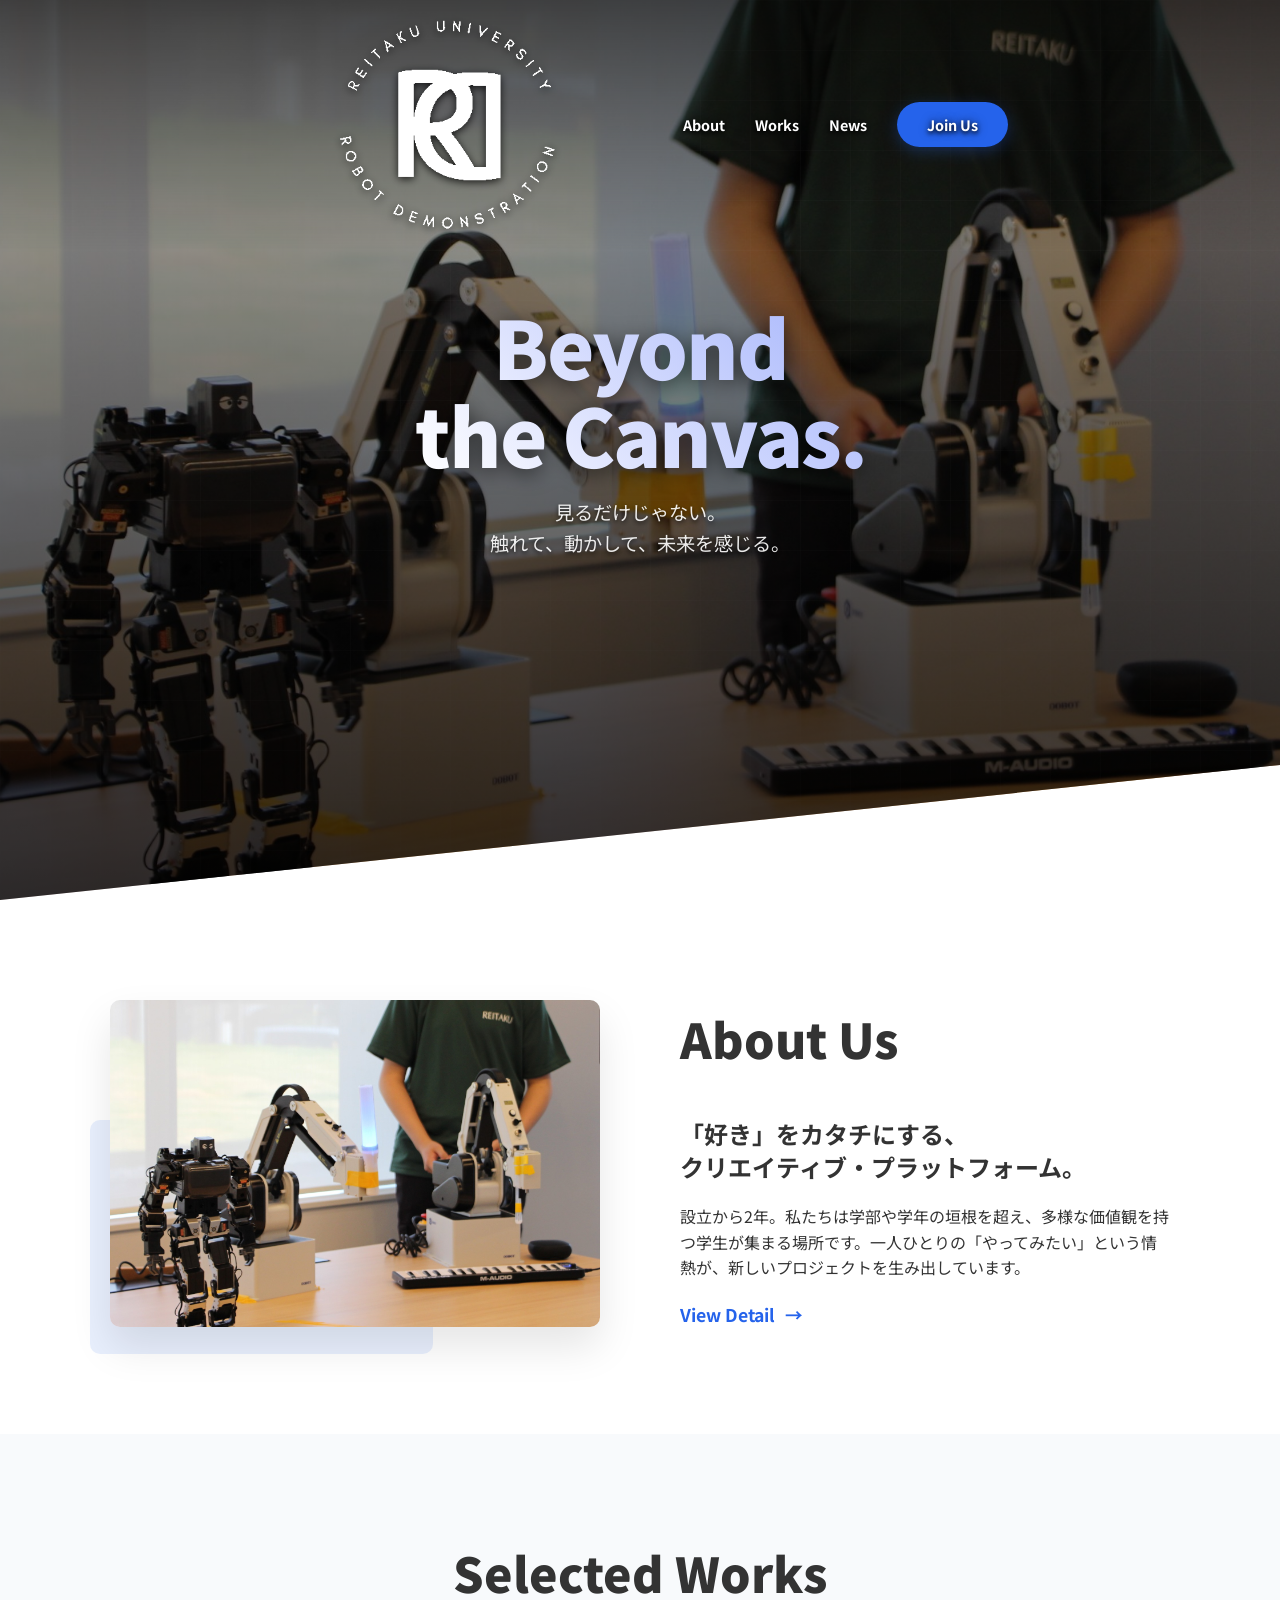
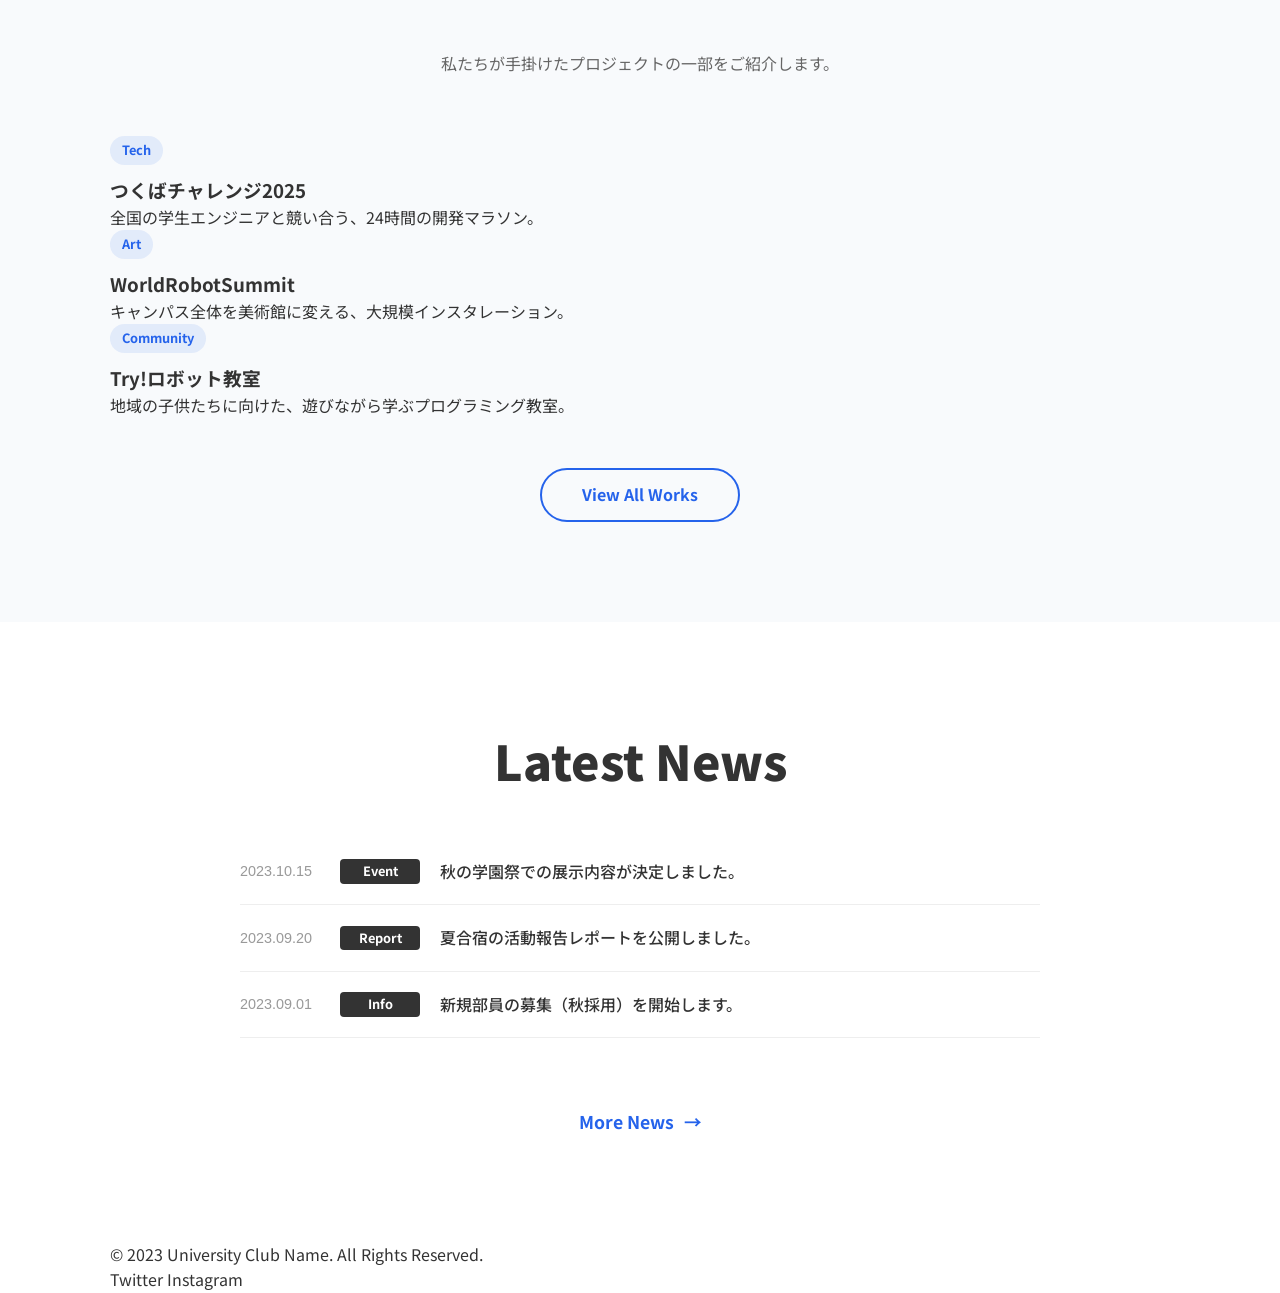
==== public/index.html @ 356a4262 "フォルダ整理" ====
<!DOCTYPE html>
<html lang="ja">
<head>
    <meta charset="UTF-8">
    <meta name="viewport" content="width=device-width, initial-scale=1.0">
    <title>University Club Name | Create the Future</title>
    <link rel="preconnect" href="https://fonts.googleapis.com">
    <link rel="preconnect" href="https://fonts.gstatic.com" crossorigin>
    <link href="https://fonts.googleapis.com/css2?family=Noto+Sans+JP:wght@400;700;900&display=swap" rel="stylesheet">
    <link rel="stylesheet" href="assets/css/style.css">
</head>
<body>

    <!-- Navigation -->
    <nav class="navbar">
        <div class="container nav-container">
            <a href="#" class="logo">
                <img src="assets/img/logo.png" alt="麗澤ロボットデモ隊">
            </a>

            <!-- ここにハンバーガーメニューを追加 -->
            <div class="menu-toggle" id="mobile-menu">
                <span class="bar"></span>
                <span class="bar"></span>
                <span class="bar"></span>
            </div>

            <ul class="nav-links">
                <li><a href="#about">About</a></li>
                <li><a href="#works">Works</a></li>
                <li><a href="#news">News</a></li>
                <li><a href="#contact" class="btn-primary">Join Us</a></li>
            </ul>
        </div>
    </nav>

    <!-- Hero Section -->
    <header class="hero">
        <!-- 背景動画: 属性を削除し、JSで制御 -->
        <video class="hero-video" poster="assets/img/title.JPG">
            <source src="assets/img/output.mp4" type="video/mp4">
            Your browser does not support the video tag.
        </video>

        <div class="bg-overlay"></div>
        <div class="hero-content fade-in">
            <h1 class="hero-title">Beyond<br>the Canvas.</h1>
            <p class="hero-subtitle">見るだけじゃない。 <br>触れて、動かして、未来を感じる。</p>
            <div class="hero-scroll-indicator">
                <div class="line"></div>
            </div>
        </div>
    </header>

    <!-- About Section -->
    <section id="about" class="section">
        <div class="container">
            <div class="about-grid">
                <div class="about-image fade-in">
                    <img src=assets/img/title.JPG alt="Our Team">
                    <div class="accent-box"></div>
                </div>
                <div class="about-text fade-in delay-100">
                    <h2 class="section-title text-left">About Us</h2>
                    <p class="lead">「好き」をカタチにする、<br>クリエイティブ・プラットフォーム。</p>
                    <p>設立から2年。私たちは学部や学年の垣根を超え、多様な価値観を持つ学生が集まる場所です。一人ひとりの「やってみたい」という情熱が、新しいプロジェクトを生み出しています。</p>
                    <a href="#" class="btn-text">View Detail <span class="arrow">→</span></a>
                </div>
            </div>
        </div>
    </section>

    <!-- Works Section (Renamed from Activities) -->
    <section id="works" class="section bg-light slant-top">
        <div class="container">
            <div class="section-header fade-in">
                <h2 class="section-title">Selected Works</h2>
                <p class="section-desc">私たちが手掛けたプロジェクトの一部をご紹介します。</p>
            </div>

            <div class="card-grid">
                <div class="card fade-in delay-100">
                    <div class="card-image" style="background-image: url('assets/img/title.JPG');"></div>
                    <div class="card-content">
                        <span class="card-tag">Tech</span>
                        <h3>つくばチャレンジ2025</h3>
                        <p>全国の学生エンジニアと競い合う、24時間の開発マラソン。</p>
                    </div>
                </div>
                <div class="card fade-in delay-200">
                    <div class="card-image" style="background-image: url('https://source.unsplash.com/random/800x600?design');"></div>
                    <div class="card-content">
                        <span class="card-tag">Art</span>
                        <h3>WorldRobotSummit</h3>
                        <p>キャンパス全体を美術館に変える、大規模インスタレーション。</p>
                    </div>
                </div>
                <div class="card fade-in delay-300">
                    <div class="card-image" style="background-image: url('https://source.unsplash.com/random/800x600?workshop');"></div>
                    <div class="card-content">
                        <span class="card-tag">Community</span>
                        <h3>Try!ロボット教室</h3>
                        <p>地域の子供たちに向けた、遊びながら学ぶプログラミング教室。</p>
                    </div>
                </div>
            </div>
            <div class="text-center mt-5 fade-in">
                <a href="#" class="btn-primary-outline">View All Works</a>
            </div>
        </div>
    </section>

    <!-- News Section -->
    <section id="news" class="section">
        <div class="container">
            <h2 class="section-title fade-in">Latest News</h2>
            <div class="news-list fade-in delay-100">
                <a href="#" class="news-item">
                    <span class="news-date">2023.10.15</span>
                    <span class="news-cat">Event</span>
                    <span class="news-title">秋の学園祭での展示内容が決定しました。</span>
                </a>
                <a href="#" class="news-item">
                    <span class="news-date">2023.09.20</span>
                    <span class="news-cat">Report</span>
                    <span class="news-title">夏合宿の活動報告レポートを公開しました。</span>
                </a>
                <a href="#" class="news-item">
                    <span class="news-date">2023.09.01</span>
                    <span class="news-cat">Info</span>
                    <span class="news-title">新規部員の募集（秋採用）を開始します。</span>
                </a>
            </div>
            <div class="text-center mt-5 fade-in">
                <a href="#" class="btn-text">More News <span class="arrow">→</span></a>
            </div>
        </div>
    </section>

    <!-- Footer -->
    <footer class="footer">
        <div class="container footer-content">
            <p>&copy; 2023 University Club Name. All Rights Reserved.</p>
            <div class="social-links">
                <a href="#">Twitter</a>
                <a href="#">Instagram</a>
            </div>
        </div>
    </footer>

    <script src="../src/js/script.js"></script>
</body>
</html>
---- public/assets/css/style.css ----
:root {
    --primary-color: #2563eb;
    --accent-color: #e74c3c;
    --text-color: #333;
    --bg-color: #fff;
    --bg-light: #f8fafc;

    /* PC Nav Settings */
    --nav-height: 250px;         /* PC: 初期状態の高さ */
    --nav-height-scroll: 80px;   /* PC: スクロール時の高さ */

    /* Mobile Nav Settings (ここを追加・調整可能に) */
    --nav-height-mobile: 200px;        /* スマホ: 初期状態の高さ */
    --nav-height-scroll-mobile: 100px; /* スマホ: スクロール時の高さ */

    /* Logo Size Settings (ここでロゴサイズを指定) */
    --logo-height: 350px;        /* PC: 通常時の高さ */
    --logo-height-scroll: 100px; /* PC: スクロール時の高さ */

    /* スマホ用ロゴ設定 */
    --logo-height-mobile: 250px;        /* スマホ: 高さ */
    --logo-height-scroll-mobile: 120px;  /* スマホ: スクロール時の高さ (追加) */

    --transition: all 0.3s ease;
    --font-heading: 'Montserrat', sans-serif;
    --font-body: 'Noto Sans JP', sans-serif;
}

/* Base Font Size Settings for different screens */
html {
    font-size: 16px;
}

@media (max-width: 768px) {
    html {
        font-size: 15px;
    }
}

@media (max-width: 480px) {
    html {
        font-size: 14px;
    }
}

* {
    margin: 0;
    padding: 0;
    box-sizing: border-box;
}

body {
    font-family: var(--font-body);
    color: var(--text-color);
    line-height: 1.6;
    overflow-x: hidden;
    background-color: var(--bg-color);
}

a { text-decoration: none; color: inherit; }
ul { list-style: none; }

/* Utilities */
.container {
    max-width: 1100px;
    margin: 0 auto;
    padding: 0 20px;
}

.section { padding: 100px 0; position: relative; }
.bg-light { background-color: var(--bg-light); }

/* Navigation */
.navbar {
    position: fixed; /* stickyから変更: 動画の上に重ねる */
    top: 0;
    width: 100%;
    height: var(--nav-height);
    background: transparent; /* 初期状態は透明 */
    display: flex;
    align-items: center;
    z-index: 1000;
    transition: var(--transition); /* 高さの変化もアニメーション */
    border-bottom: none;
}

.navbar.scrolled {
    background: rgba(255, 255, 255, 0.98); /* スクロール時は白背景 */
    box-shadow: 0 2px 10px rgba(0,0,0,0.1);
    height: var(--nav-height-scroll); /* 変数に変更 */
}

.nav-container {
    width: 100%;
    display: flex;
    justify-content: center;
    align-items: center;
    gap: 60px;
}

/* --- ここから修正：スクロール前のスタイル強化 --- */

/* スクロールしていない時だけ、ナビゲーション背景に薄い黒グラデーションを敷くことで文字を見やすくする */
.navbar:not(.scrolled) {
    background: linear-gradient(to bottom, rgba(0,0,0,0.6) 0%, transparent 100%);
}

/* スクロールしていない時のリンク文字（白文字＋強めの影） */
.navbar:not(.scrolled) .nav-links a {
    color: #fff;
    text-shadow: 0 0 10px rgba(0,0,0,0.7), 0 2px 4px rgba(0,0,0,0.9); /* 影を重ね掛けして視認性アップ */
}

/* スクロールしていない時のロゴ（黒いロゴ画像を白く反転＋影） */
.navbar:not(.scrolled) .logo img {
    filter: brightness(0) invert(1) drop-shadow(0 2px 4px rgba(0,0,0,0.8));
}

/* スクロールしていない時のハンバーガーメニュー */
.navbar:not(.scrolled) .menu-toggle .bar {
    background-color: #fff;
    box-shadow: 0 1px 3px rgba(0,0,0,0.8);
}

/* --- 修正ここまで --- */

/* スクロールした時の文字色（通常色に戻す） */
.navbar.scrolled .nav-links a {
    color: var(--text-color);
}

.logo {
    /* 画像配置用にフレックスボックス化 */
    display: flex;
    align-items: center;
}

/* 旧設定：固定サイズ
.logo img {
    height: 50px;
    width: auto;
    ...
}
*/

/* 新設定：自動調整 */
.logo img {
    height: var(--logo-height); /* 変数で指定した高さ */
    width: auto;                /* 幅は自動（比率維持） */
    max-width: 100%;
    display: block;
    transition: var(--transition);
    object-fit: contain;   /* 歪み防止 */
}

/* スクロール時にロゴ画像も小さくする */
.navbar.scrolled .logo img {
    height: var(--logo-height-scroll); /* 変数で指定した高さ */
    max-height: none; /* 上書きされないようにリセット */
}

.nav-links { display: flex; gap: 30px; align-items: center; }
.nav-links a { font-weight: 700; font-size: 0.9rem; transition: var(--transition); }
.nav-links a:hover { color: var(--primary-color); }

.btn-primary {
    background: var(--primary-color);
    color: #fff !important;
    padding: 12px 30px;
    border-radius: 50px;
    font-weight: 700;
    transition: var(--transition);
    box-shadow: 0 4px 15px rgba(37, 99, 235, 0.3);
}
.btn-primary:hover {
    transform: translateY(-2px);
    box-shadow: 0 4px 15px rgba(37, 99, 235, 0.4);
}

.menu-toggle {
    display: none;
    flex-direction: column;
    cursor: pointer;
}

.menu-toggle .bar {
    width: 25px;
    height: 3px;
    background-color: var(--text-color);
    margin: 3px 0;
    transition: 0.4s;
}

/* Hero Section */
.hero {
    height: 100vh; /* ナビゲーション分の減算を削除し、画面いっぱいに */
    display: flex;
    align-items: center;
    justify-content: center;
    text-align: center;
    position: relative;
    /* 背景画像を削除し、動画要素に任せる */
    color: #fff;
    clip-path: polygon(0 0, 100% 0, 100% 85%, 0 100%);
    overflow: hidden; /* 動画のサイズ調整用 */
}

/* 背景動画のスタイル */
.hero-video {
    position: absolute;
    top: 0;
    left: 0;
    width: 100%;
    height: 100%;
    object-fit: cover; /*アスペクト比を維持して埋める*/
    z-index: 0;
}

.bg-overlay {
    position: absolute;
    top: 0; left: 0; width: 100%; height: 100%;
    /* 背景を暗くして文字を見やすくする & グリッド */
    background: linear-gradient(to bottom, rgba(0,0,0,0.3), rgba(0,0,0,0.8)),
                linear-gradient(rgba(255, 255, 255, 0.03) 1px, transparent 1px),
                linear-gradient(90deg, rgba(255, 255, 255, 0.03) 1px, transparent 1px);
    background-size: 100% 100%, 50px 50px, 50px 50px;
    z-index: 1;
}

.hero-content {
    position: relative;
    z-index: 2;
    max-width: 800px;
    padding: 0 20px;
}

.hero-title {
    /* Fluid typography: Min 2.5rem, Preferred 8vw, Max 5rem */
    font-size: clamp(5em, 8vw, 5rem);
    font-weight: 900;
    margin-bottom: 20px;
    line-height: 1.1;
    letter-spacing: -2px;
    background: linear-gradient(45deg, #fff, #a5b4fc);
    -webkit-background-clip: text;
    -webkit-text-fill-color: transparent;
    /* グラデーション文字用の影 */
    filter: drop-shadow(0 4px 10px rgba(0,0,0,0.6));
}

.hero-subtitle {
    /* Fluid typography: Min 1rem, Preferred 3vw, Max 1.2rem */
    font-size: clamp(1rem, 3vw, 1.2rem);
    margin-bottom: 40px;
    opacity: 0.9;
    /* 通常文字用の影 */
    text-shadow: 0 2px 4px rgba(0,0,0,0.8);
}

.btn-outline {
    border: 2px solid #fff;
    padding: 12px 30px;
    border-radius: 50px;
    font-weight: 700;
    transition: var(--transition);
}
.btn-outline:hover {
    background: #fff;
    color: #333;
}

/* About Section */
.section-title {
    /* Fluid typography: Min 2rem, Preferred 5vw, Max 3rem */
    font-size: clamp(2rem, 5vw, 3rem);
    font-weight: 900;
    margin-bottom: 40px;
    text-align: center;
}
.section-title.text-left { text-align: left; }
.section-title.text-left::after { margin: 15px 0 0; }

.lead {
    /* Fluid typography: Min 1.1rem, Preferred 3vw, Max 1.5rem */
    font-size: clamp(1.1rem, 3vw, 1.5rem);
    font-weight: 700;
    margin-bottom: 20px;
    line-height: 1.4;
}

.about-grid {
    display: grid;
    grid-template-columns: 1fr 1fr;
    gap: 80px;
    align-items: center;
}

.about-image {
    position: relative;
    z-index: 1;
}
.about-image img {
    width: 100%;
    border-radius: 10px;
    box-shadow: 0 20px 40px rgba(0,0,0,0.1);
}
.about-image .accent-box {
    position: absolute;
    bottom: -20px;
    left: -20px;
    width: 70%;
    height: 70%;
    background: var(--primary-color);
    z-index: -1;
    opacity: 0.1;
    border-radius: 10px;
}

.btn-text {
    display: inline-flex;
    align-items: center;
    font-weight: 700;
    color: var(--primary-color);
    margin-top: 20px;
    font-size: 1.1rem;
    position: relative;
    padding-bottom: 5px;
}
.btn-text::after {
    content: '';
    position: absolute;
    bottom: 0; left: 0;
    width: 0; height: 2px;
    background: var(--primary-color);
    transition: var(--transition);
}
.btn-text:hover::after { width: 100%; }
.btn-text .arrow { margin-left: 10px; transition: var(--transition); }
.btn-text:hover .arrow { transform: translateX(5px); }

/* Works Section (replaces .card related generic grid mainly) */
.slant-top {
    /* Create a reverse slant background effect if needed, or just standard bg */
}

.section-header {
    text-align: center;
    max-width: 600px;
    margin: 0 auto 60px;
}
.section-desc { color: #666; }

.card {
    border: none; /* override existing */
}

.card-tag {
    display: inline-block;
    padding: 4px 12px;
    background: rgba(37, 99, 235, 0.1);
    color: var(--primary-color);
    font-size: 0.8rem;
    font-weight: 700;
    border-radius: 20px;
    margin-bottom: 10px;
}

.btn-primary-outline {
    display: inline-block;
    padding: 12px 40px;
    border: 2px solid var(--primary-color);
    color: var(--primary-color);
    font-weight: 700;
    border-radius: 50px;
    transition: var(--transition);
}
.btn-primary-outline:hover {
    background: var(--primary-color);
    color: #fff;
}

.mt-5 { margin-top: 50px; }
.text-center { text-align: center; }

/* News Section */
.news-list {
    max-width: 800px;
    margin: 0 auto;
}

.news-item {
    display: flex;
    align-items: center;
    padding: 20px 0;
    border-bottom: 1px solid #eee;
    transition: var(--transition);
}
.news-item:hover {
    padding-left: 15px;
    border-color: var(--primary-color);
}
.news-item:hover .news-title { color: var(--primary-color); }

.news-date {
    font-family: var(--font-heading);
    color: #999;
    font-size: 0.9rem;
    min-width: 100px;
}
.news-cat {
    font-size: 0.8rem;
    font-weight: 700;
    padding: 2px 10px;
    background: #333;
    color: #fff;
    border-radius: 4px;
    margin-right: 20px;
    min-width: 80px;
    text-align: center;
}
.news-title {
    font-weight: 500;
    transition: var(--transition);
}

/* Animation Classes */
.fade-in {
    opacity: 0;
    transform: translateY(30px);
    transition: opacity 0.8s ease-out, transform 0.8s ease-out;
}

.fade-in.visible {
    opacity: 1;
    transform: translateY(0);
}

.delay-100 { transition-delay: 0.1s; }
.delay-200 { transition-delay: 0.2s; }
.delay-300 { transition-delay: 0.3s; }

/* Responsive */
@media (max-width: 768px) {
    .section { padding: 60px 0; }

    /* モバイル時は変数で高さを制御 */
    .navbar {
        height: var(--nav-height-mobile);
    }

    /* モバイルでのスクロール時の高さ制御を追加 */
    .navbar.scrolled {
        height: var(--nav-height-scroll-mobile);
    }

    /* モバイル時は操作性を考慮して左右配置に戻す */
    .nav-container {
        justify-content: space-between;
        gap: 0;
    }

    /* モバイル用ロゴサイズ調整（通常時） */
    .logo img {
        height: var(--logo-height-mobile);
        max-height: none;
    }

    /* モバイルでのスクロール時のロゴサイズ調整（追加） */
    .navbar.scrolled .logo img {
        height: var(--logo-height-scroll-mobile);
    }

    /* Note: Font sizes for titles are now handled by clamp() above */

    .hero-title {
        margin-bottom: 15px;
    }

    .hero-subtitle {
        padding: 0 10px;
    }

    /* Mobile Navigation */
    .menu-toggle {
        display: flex;
        z-index: 1001; /* Ensure above overlay */
    }

    .nav-links {
        position: fixed;
        top: 0;
        right: -100%;
        width: 80%;
        height: 100vh;
        background: rgba(255, 255, 255, 0.98);
        flex-direction: column;
        justify-content: center;
        align-items: center;
        transition: var(--transition);
        box-shadow: -5px 0 15px rgba(0,0,0,0.1);
    }

    .nav-links.active {
        right: 0;
    }

    .nav-links li {
        margin: 20px 0;
    }

    .nav-links li a {
        font-size: 1.2rem;
    }

    /* Hamburger Animation */
    .menu-toggle.is-active .bar:nth-child(1) {
        transform: rotate(-45deg) translate(-5px, 6px);
    }
    .menu-toggle.is-active .bar:nth-child(2) {
        opacity: 0;
    }
    .menu-toggle.is-active .bar:nth-child(3) {
        transform: rotate(45deg) translate(-5px, -6px);
    }

    /* Card Grid */
    .card-grid {
        display: grid;
        grid-template-columns: 1fr; /* Force single column */
        gap: 30px;
    }

    /* Adjust Card Typography for Mobile */
    .card-content h3 {
        font-size: 1.3rem;
    }
    .card-content p {
        font-size: 0.95rem;
    }

    .about-grid { grid-template-columns: 1fr; gap: 40px; }

    .news-item {
        flex-direction: column;
        align-items: flex-start;
        gap: 5px;
    }

    .news-date, .news-cat { margin-bottom: 5px; }

    .section-title { margin-bottom: 30px; }
}

/* Extra small devices */
@media (max-width: 480px) {
    .section-title {
        text-align: center !important; /* Force center on very small screens */
    }
    .section-title.text-left::after {
        margin: 15px auto 0;
    }

    .btn-primary, .btn-outline {
        padding: 10px 20px;
        font-size: 0.9rem;
        width: 100%; /* Full width buttons on mobile */
        text-align: center;
        display: block;
        margin-bottom: 10px;
    }

    .hero-scroll-indicator {
        bottom: 10%;
    }
}
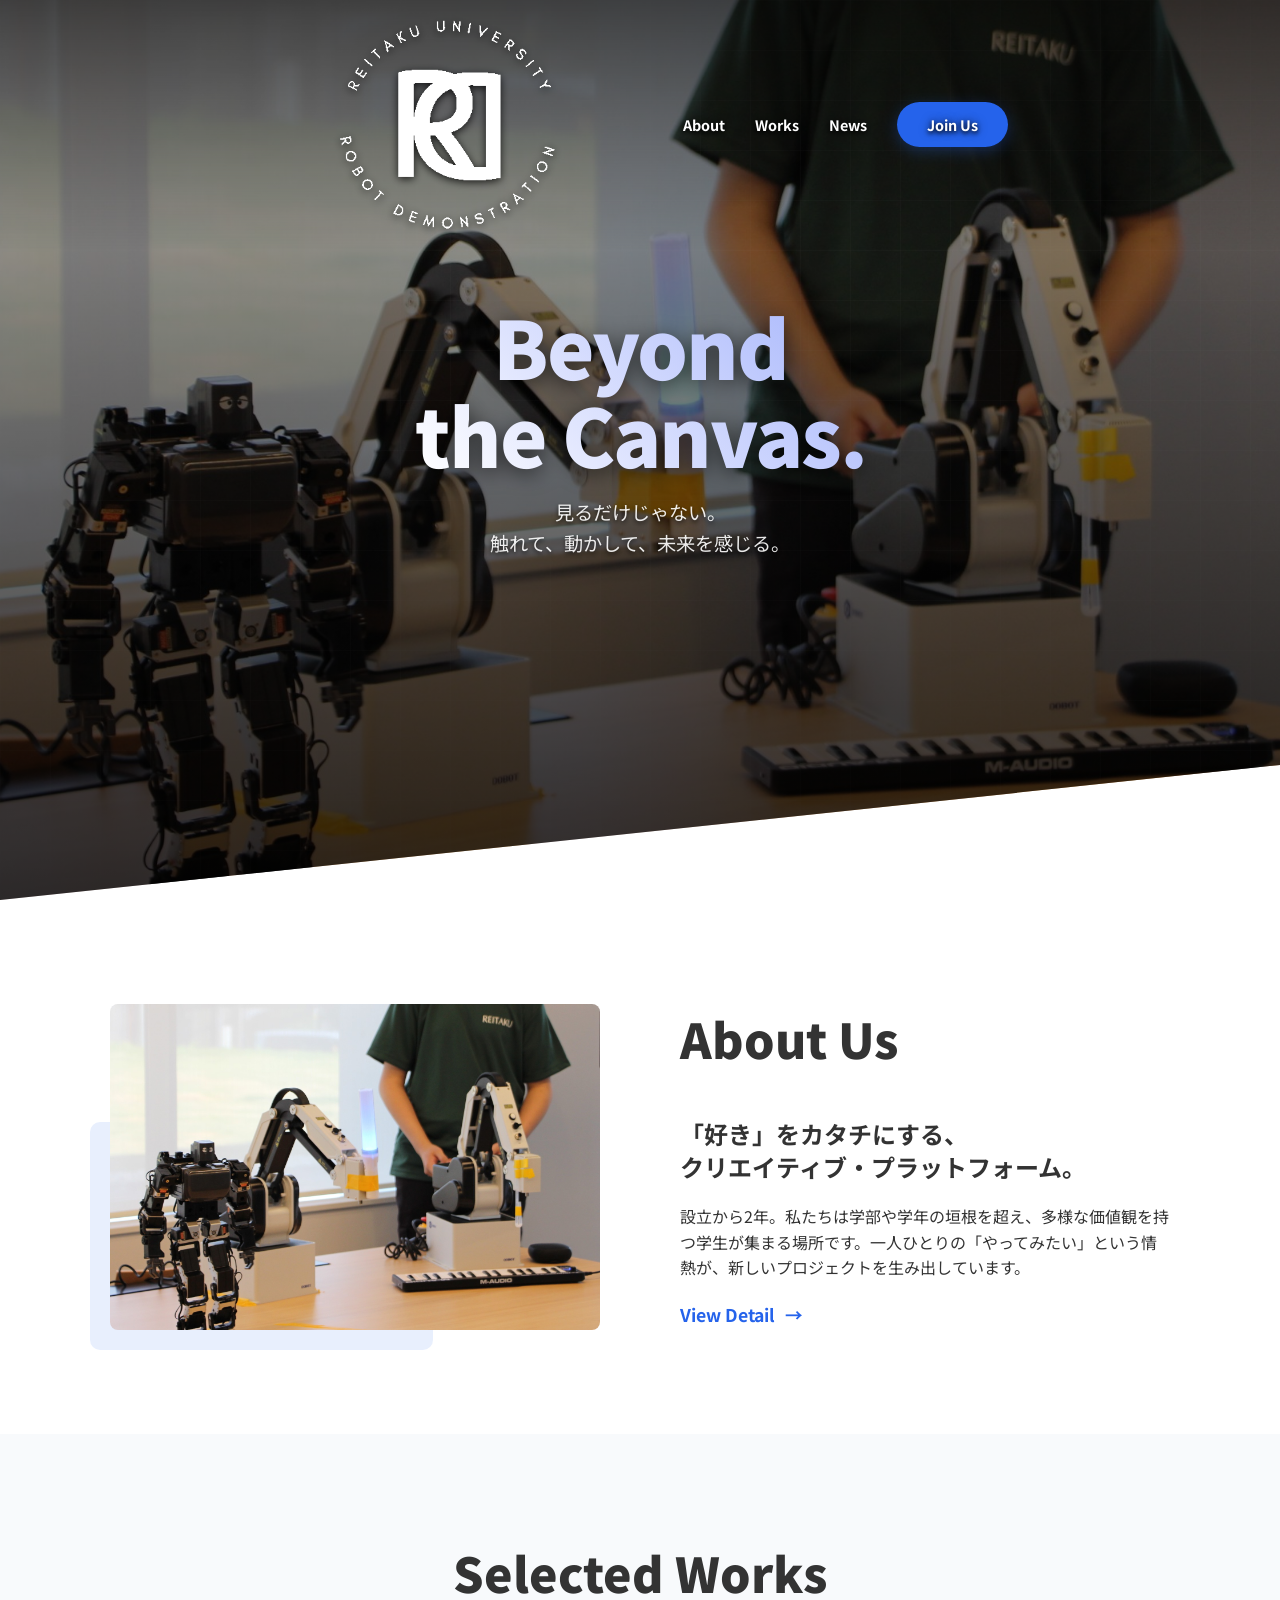
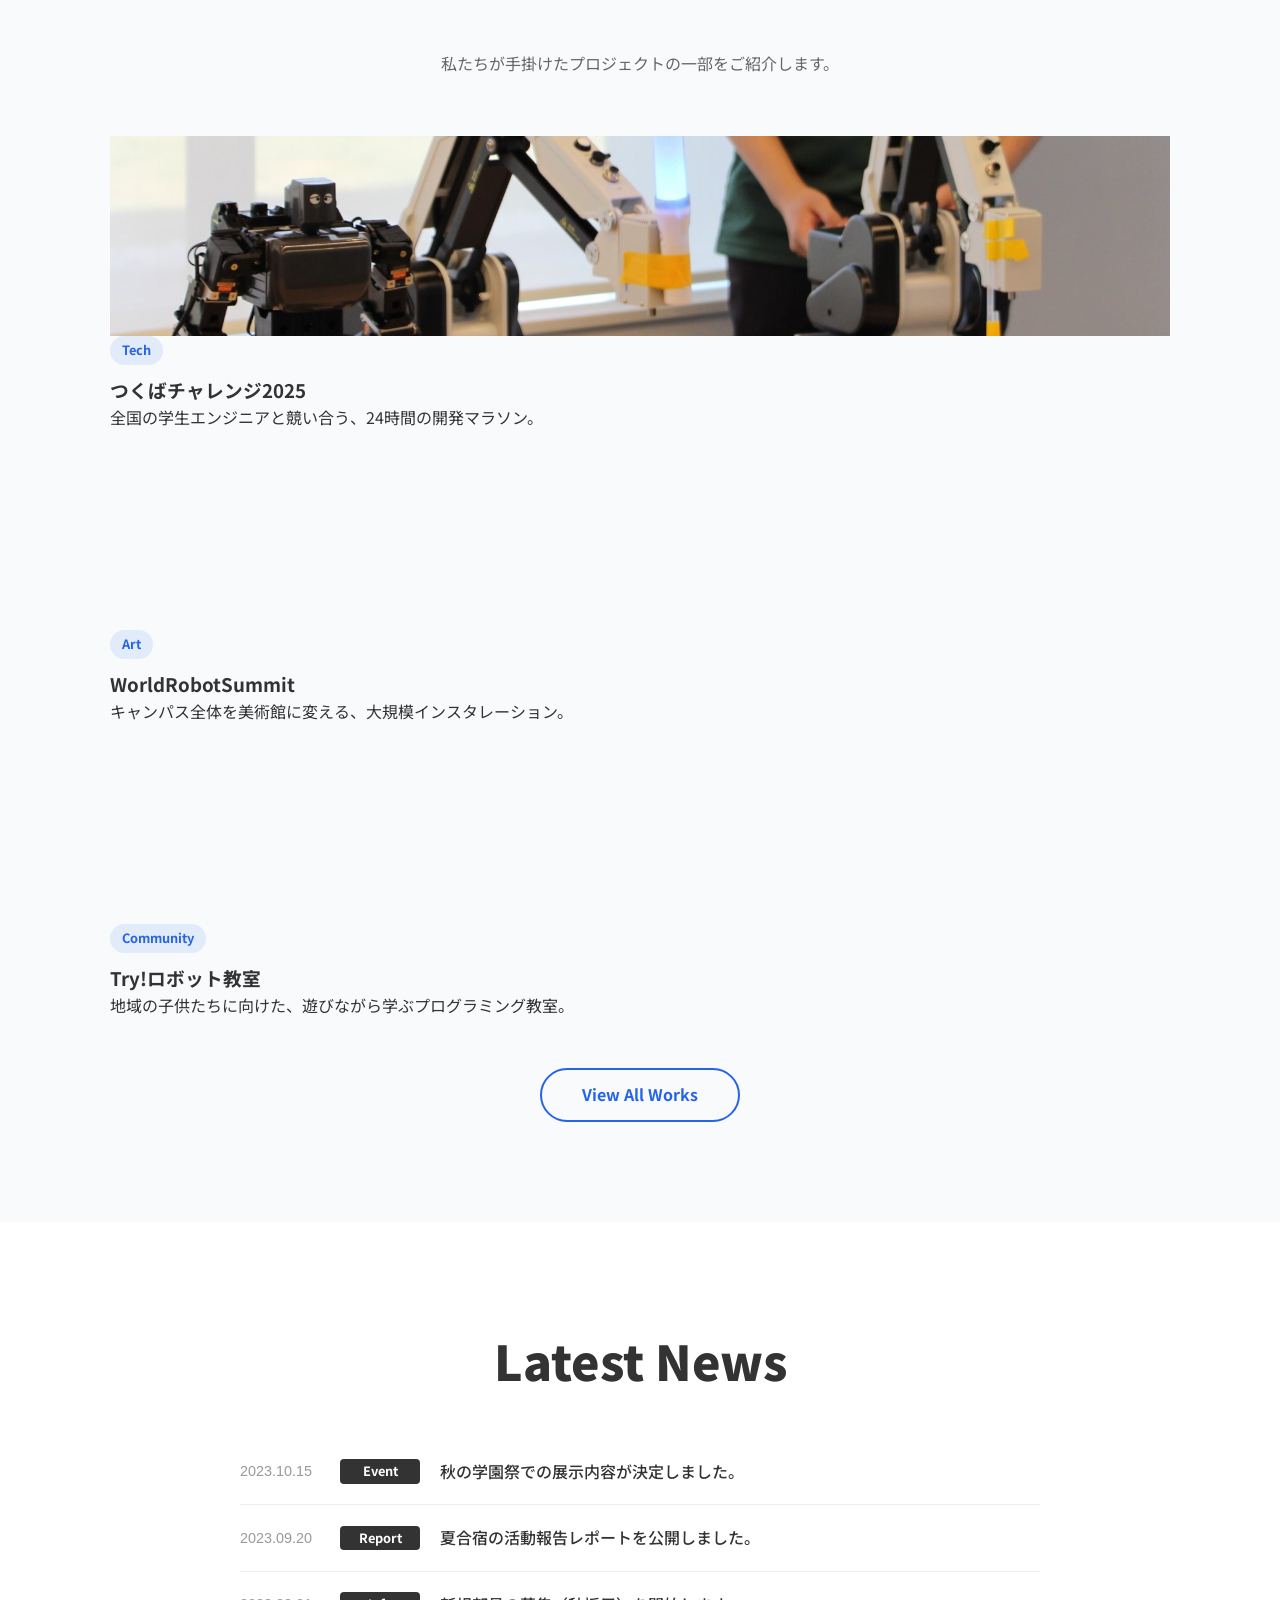
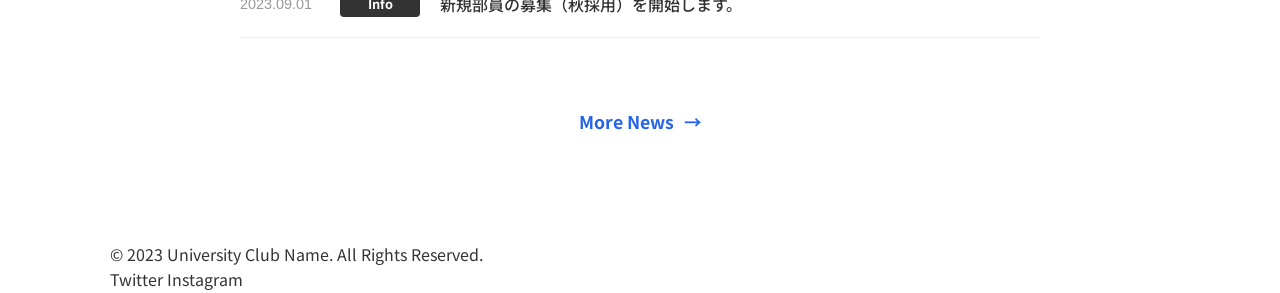
==== commit fba57025: "indexの画像引き伸ばしを修正" ====
--- a/public/index.html
+++ b/public/index.html
@@ -26,10 +26,10 @@
             </div>
 
             <ul class="nav-links">
-                <li><a href="#about">About</a></li>
-                <li><a href="#works">Works</a></li>
-                <li><a href="#news">News</a></li>
-                <li><a href="#contact" class="btn-primary">Join Us</a></li>
+              <li><a href="./about.html">About</a></li>
+              <li><a href="./works.html">Works</a></li>
+              <li><a href="./news.html">News</a></li>
+              <li><a href="./join.html" class="btn-primary">Join Us</a></li>
             </ul>
         </div>
     </nav>
@@ -64,7 +64,7 @@
                     <h2 class="section-title text-left">About Us</h2>
                     <p class="lead">「好き」をカタチにする、<br>クリエイティブ・プラットフォーム。</p>
                     <p>設立から2年。私たちは学部や学年の垣根を超え、多様な価値観を持つ学生が集まる場所です。一人ひとりの「やってみたい」という情熱が、新しいプロジェクトを生み出しています。</p>
-                    <a href="#" class="btn-text">View Detail <span class="arrow">→</span></a>
+                    <a href="about.html" class="btn-text">View Detail <span class="arrow">→</span></a>
                 </div>
             </div>
         </div>
@@ -132,7 +132,7 @@
                 </a>
             </div>
             <div class="text-center mt-5 fade-in">
-                <a href="#" class="btn-text">More News <span class="arrow">→</span></a>
+                <a href="./news.html" class="btn-text">More News <span class="arrow">→</span></a>
             </div>
         </div>
     </section>
--- a/public/assets/css/style.css
+++ b/public/assets/css/style.css
@@ -212,8 +212,8 @@
     left: 0;
     width: 100%;
     height: 100%;
-    object-fit: cover; /*アスペクト比を維持して埋める*/
-    z-index: 0;
+    object-fit: cover; /* コンテナに合わせてトリミングし、歪みを防ぐ */
+    z-index: -1;
 }
 
 .bg-overlay {
@@ -301,8 +301,9 @@
 }
 .about-image img {
     width: 100%;
-    border-radius: 10px;
-    box-shadow: 0 20px 40px rgba(0,0,0,0.1);
+    height: 100%;       /* 親要素に合わせる */
+    object-fit: cover;  /* 親要素の形に合わせてトリミング */
+    border-radius: 8px; /* デザインに合わせて調整 */
 }
 .about-image .accent-box {
     position: absolute;
@@ -573,3 +574,18 @@
         bottom: 10%;
     }
 }
+
+/* 全画像の基本設定: 比率崩れ防止 */
+img {
+    max-width: 100%;
+    height: auto; /* 高さを自動にすることで歪みを防ぐ */
+    vertical-align: bottom;
+}
+
+/* Works Card Image Fix */
+.card-image {
+    height: 200px; /* カード画像の高さ指定、または既存の値 */
+    background-size: cover;    /* 枠に合わせて画像を拡大縮小・トリミング */
+    background-position: center; /* 中央を表示 */
+    background-repeat: no-repeat;
+}
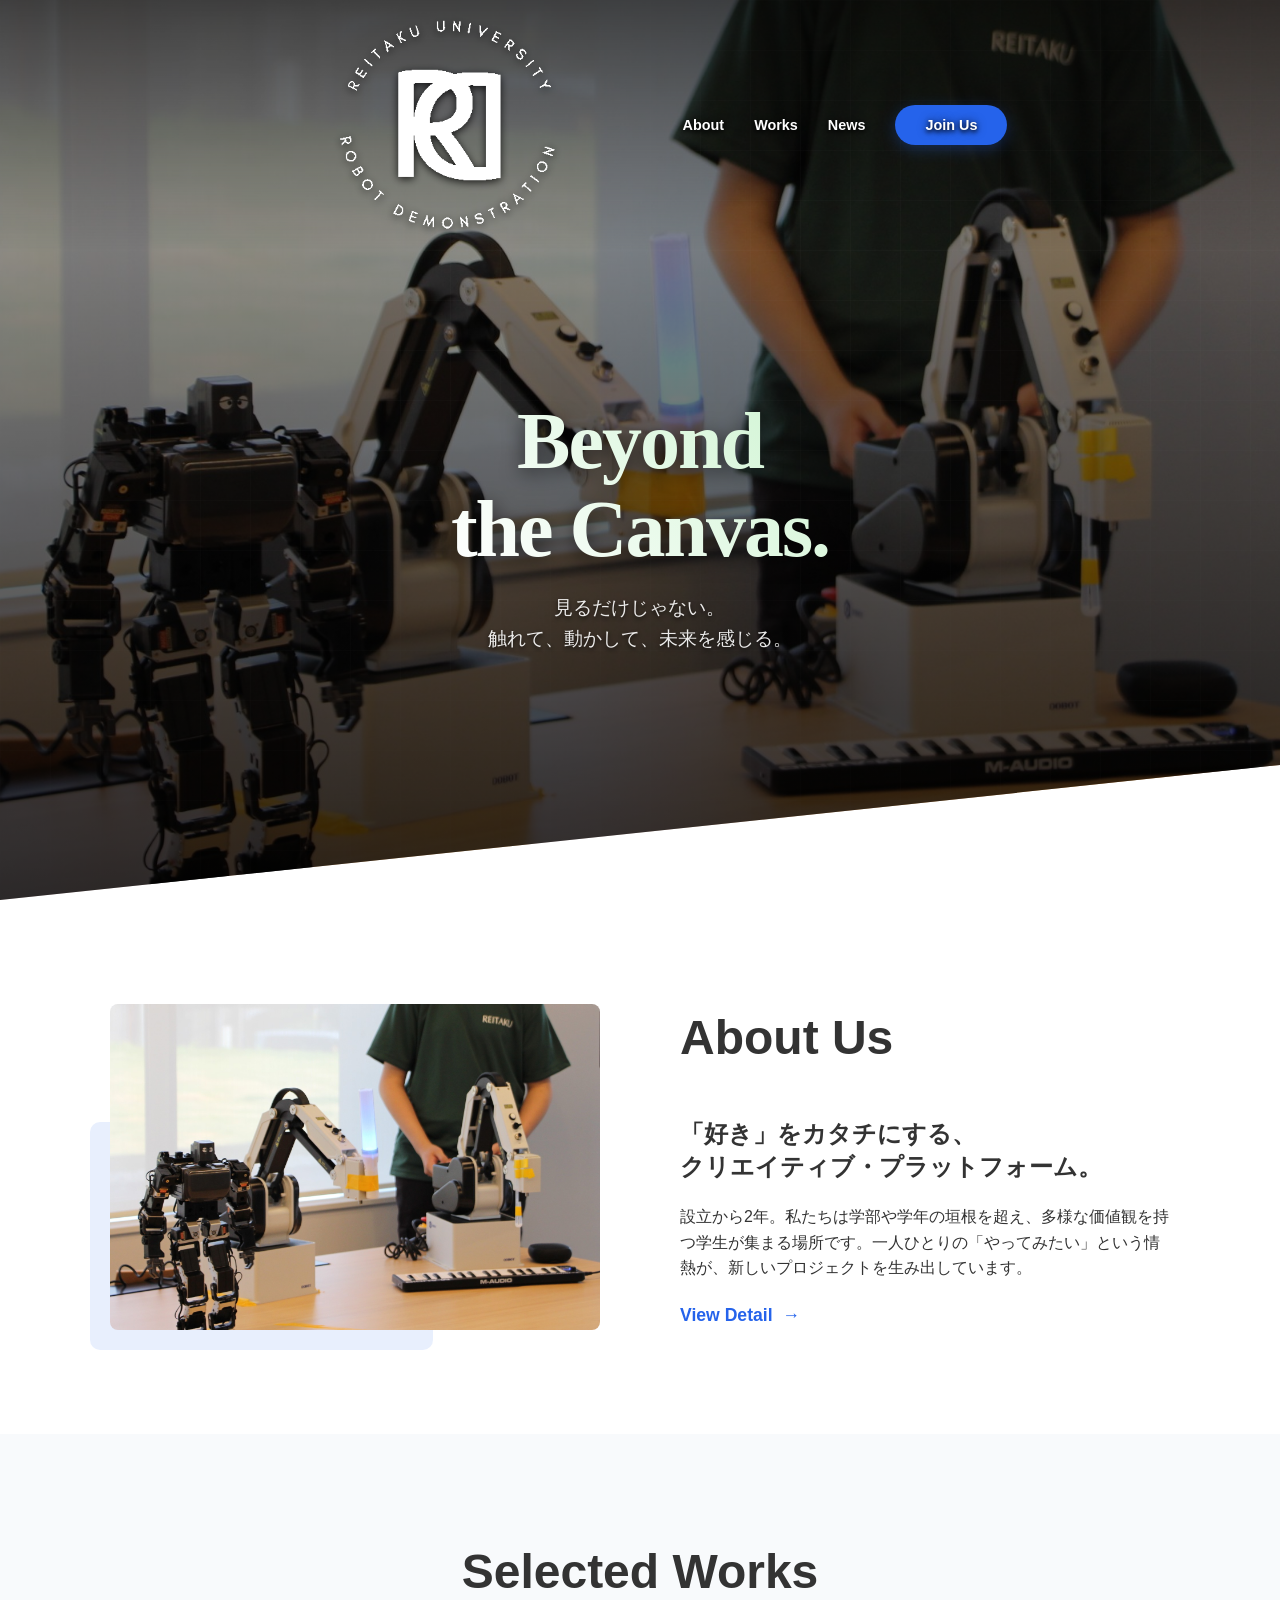
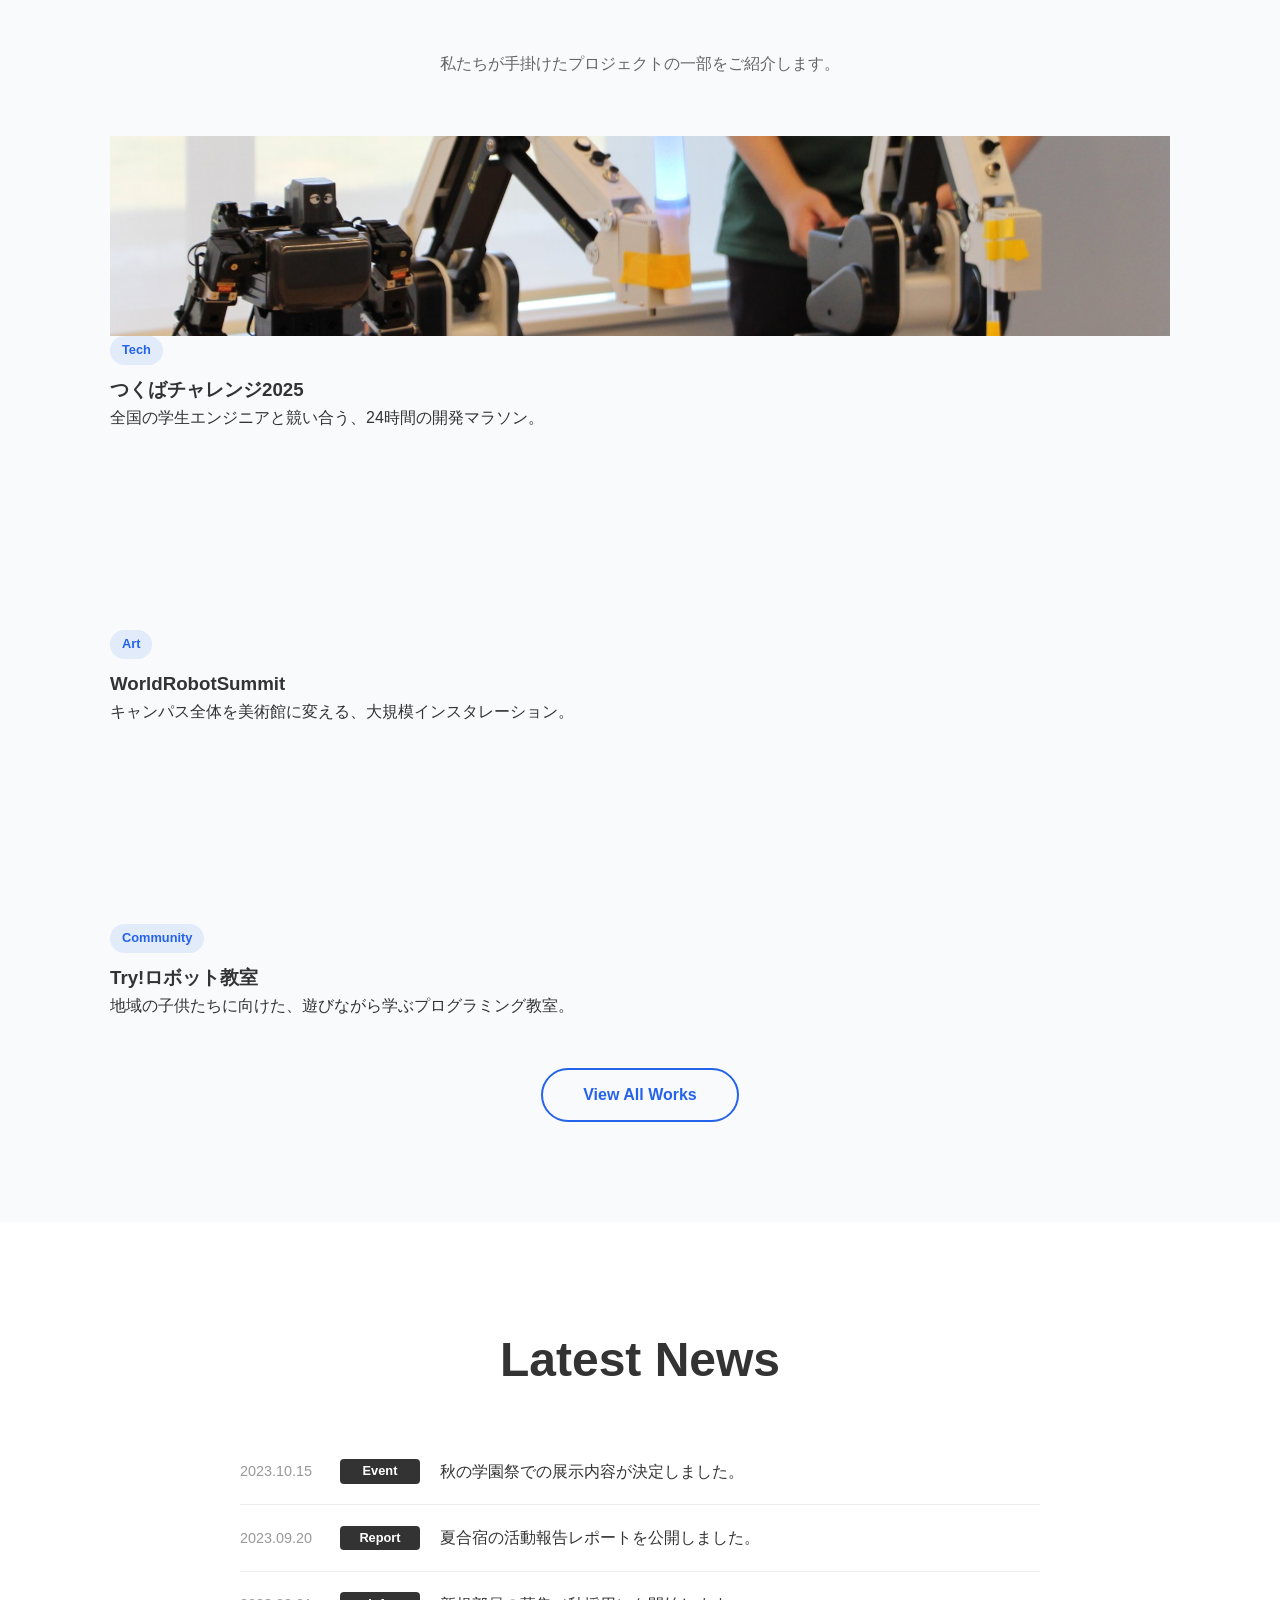
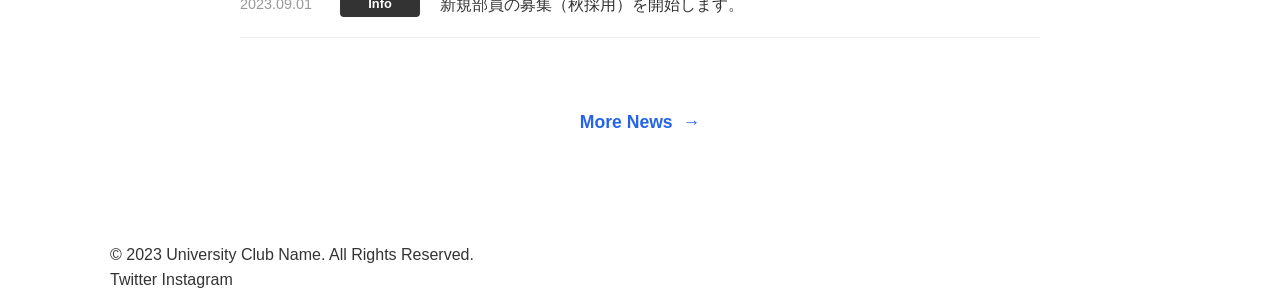
==== commit 856642a1: "ページタイトルを「麗澤ロボットデモ隊」に変更" ====
--- a/public/index.html
+++ b/public/index.html
@@ -3,10 +3,10 @@
 <head>
     <meta charset="UTF-8">
     <meta name="viewport" content="width=device-width, initial-scale=1.0">
-    <title>University Club Name | Create the Future</title>
+    <title>麗澤ロボットデモ隊 | Create the Future</title>
     <link rel="preconnect" href="https://fonts.googleapis.com">
     <link rel="preconnect" href="https://fonts.gstatic.com" crossorigin>
-    <link href="https://fonts.googleapis.com/css2?family=Noto+Sans+JP:wght@400;700;900&display=swap" rel="stylesheet">
+    <link href="https://fonts.googleapis.com/css2?family=Shippori+Antique&display=swap" rel="stylesheet">
     <link rel="stylesheet" href="assets/css/style.css">
 </head>
 <body>
--- a/public/assets/css/style.css
+++ b/public/assets/css/style.css
@@ -235,17 +235,21 @@
 }
 
 .hero-title {
+    font-family: "DM Serif Text", serif;
+    font-weight: 400;
+    font-style: normal;
     /* Fluid typography: Min 2.5rem, Preferred 8vw, Max 5rem */
     font-size: clamp(5em, 8vw, 5rem);
     font-weight: 900;
     margin-bottom: 20px;
     line-height: 1.1;
     letter-spacing: -2px;
-    background: linear-gradient(45deg, #fff, #a5b4fc);
+    background: linear-gradient(45deg, #fff, #cff4d2);
     -webkit-background-clip: text;
     -webkit-text-fill-color: transparent;
     /* グラデーション文字用の影 */
     filter: drop-shadow(0 4px 10px rgba(0,0,0,0.6));
+    margin-top: 12rem;
 }
 
 .hero-subtitle {
